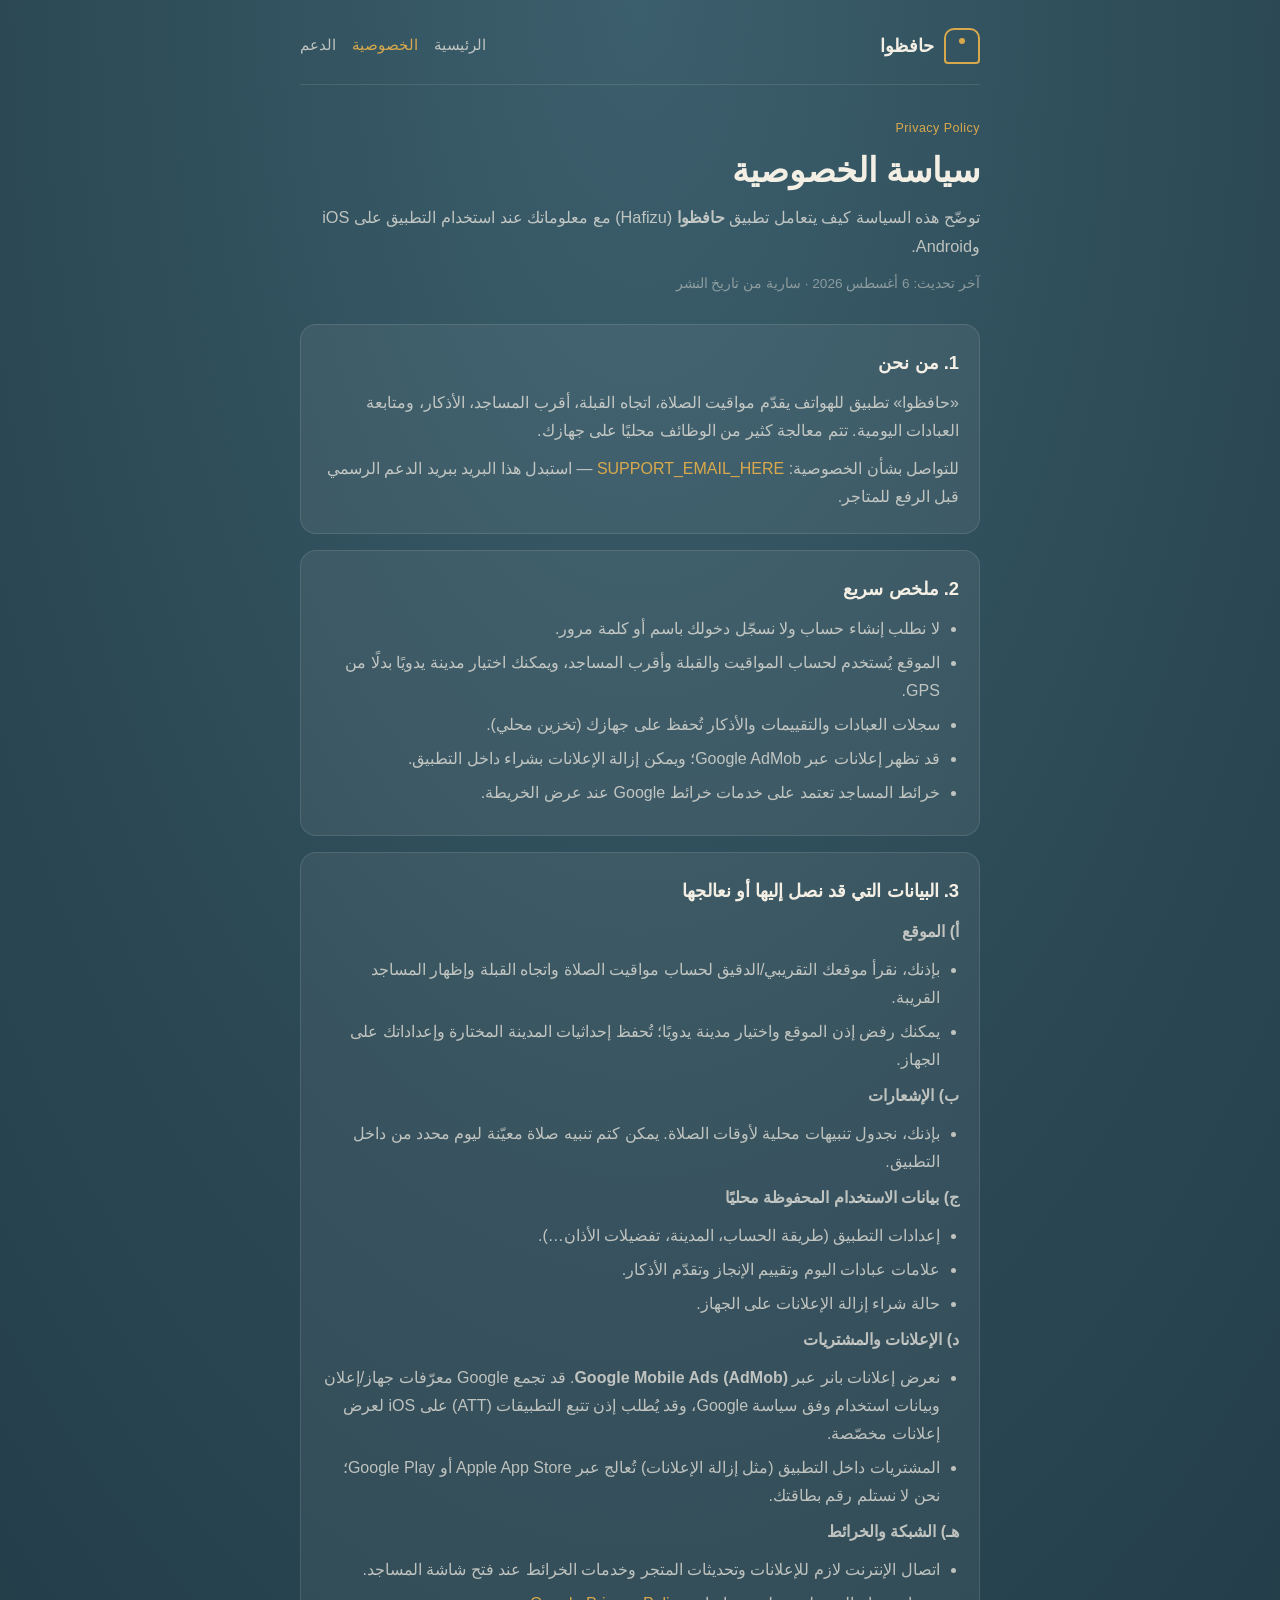
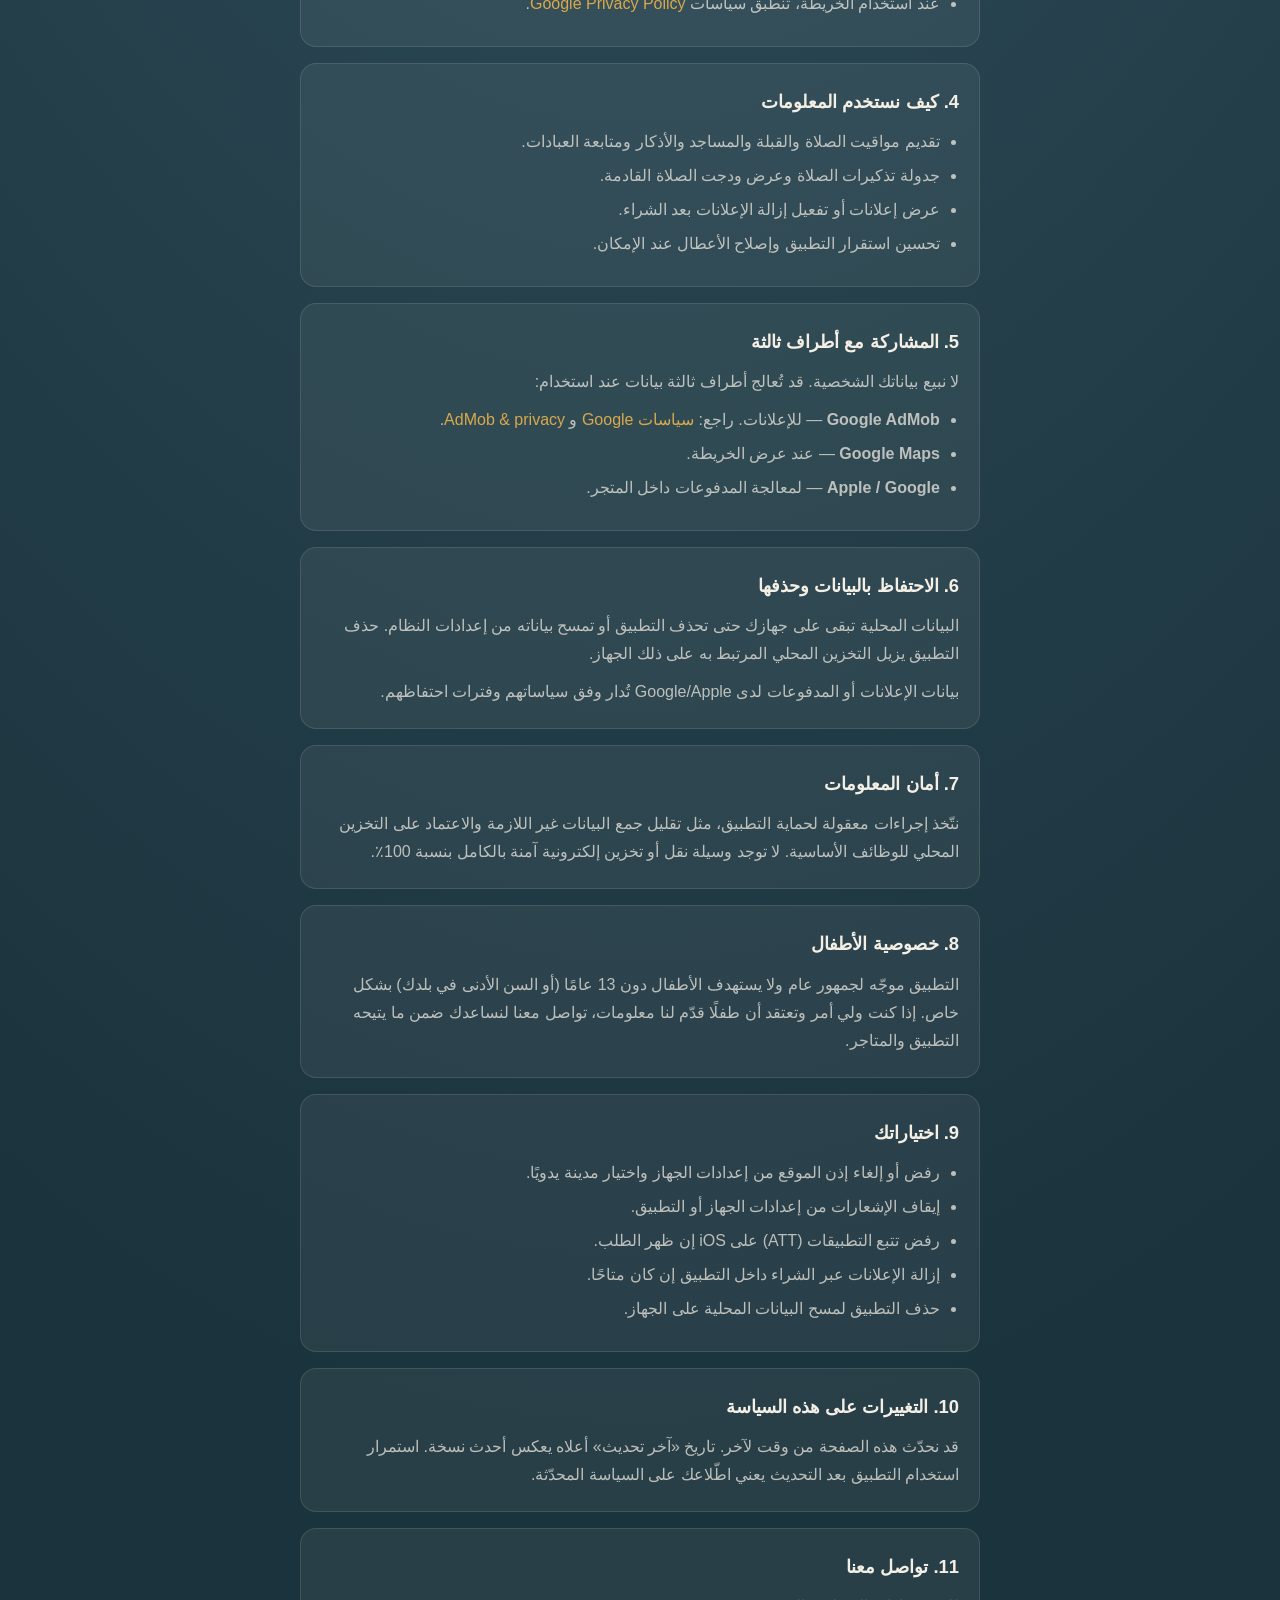
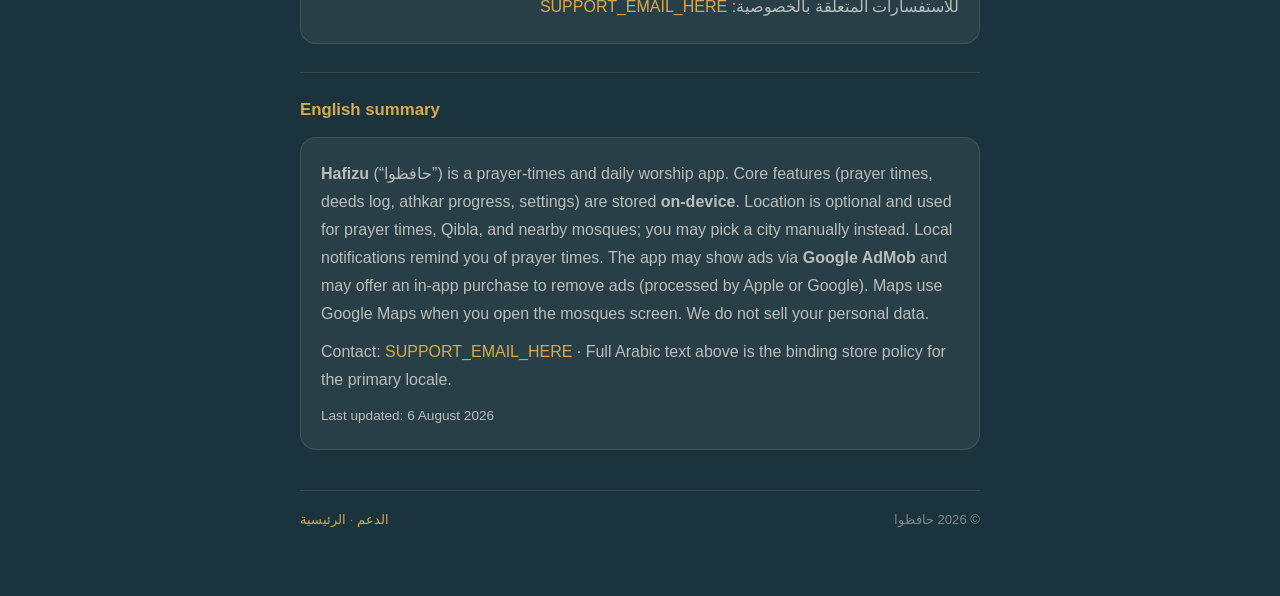
==== privacy.html @ b0400b07 "Add files via upload" ====
<!DOCTYPE html>
<html lang="ar" dir="rtl">
  <head>
    <meta charset="utf-8" />
    <meta name="viewport" content="width=device-width, initial-scale=1" />
    <title>سياسة الخصوصية — حافظوا</title>
    <meta
      name="description"
      content="سياسة خصوصية تطبيق حافظوا (Hafizu) لنظامي iOS وAndroid."
    />
    <link rel="stylesheet" href="styles.css" />
  </head>
  <body>
    <div class="wrap">
      <nav class="nav" aria-label="التنقّل">
        <a class="brand" href="index.html">
          <span class="brand-mark" aria-hidden="true"></span>
          حافظوا
        </a>
        <div class="nav-links">
          <a href="index.html">الرئيسية</a>
          <a href="privacy.html" aria-current="page">الخصوصية</a>
          <a href="support.html">الدعم</a>
        </div>
      </nav>

      <header class="hero">
        <span class="eyebrow">Privacy Policy</span>
        <h1>سياسة الخصوصية</h1>
        <p class="lede">
          توضّح هذه السياسة كيف يتعامل تطبيق <strong>حافظوا</strong> (Hafizu) مع
          معلوماتك عند استخدام التطبيق على iOS وAndroid.
        </p>
        <p class="meta">آخر تحديث: 6 أغسطس 2026 · سارية من تاريخ النشر</p>
      </header>

      <section class="card">
        <h2>1. من نحن</h2>
        <p>
          «حافظوا» تطبيق للهواتف يقدّم مواقيت الصلاة، اتجاه القبلة، أقرب المساجد،
          الأذكار، ومتابعة العبادات اليومية. تتم معالجة كثير من الوظائف محليًا
          على جهازك.
        </p>
        <p>
          للتواصل بشأن الخصوصية:
          <a href="mailto:SUPPORT_EMAIL_HERE">SUPPORT_EMAIL_HERE</a>
          — استبدل هذا البريد ببريد الدعم الرسمي قبل الرفع للمتاجر.
        </p>
      </section>

      <section class="card">
        <h2>2. ملخص سريع</h2>
        <ul>
          <li>لا نطلب إنشاء حساب ولا نسجّل دخولك باسم أو كلمة مرور.</li>
          <li>
            الموقع يُستخدم لحساب المواقيت والقبلة وأقرب المساجد، ويمكنك اختيار
            مدينة يدويًا بدلًا من GPS.
          </li>
          <li>
            سجلات العبادات والتقييمات والأذكار تُحفظ على جهازك (تخزين محلي).
          </li>
          <li>
            قد تظهر إعلانات عبر Google AdMob؛ ويمكن إزالة الإعلانات بشراء داخل
            التطبيق.
          </li>
          <li>خرائط المساجد تعتمد على خدمات خرائط Google عند عرض الخريطة.</li>
        </ul>
      </section>

      <section class="card">
        <h2>3. البيانات التي قد نصل إليها أو نعالجها</h2>
        <p><strong>أ) الموقع</strong></p>
        <ul>
          <li>
            بإذنك، نقرأ موقعك التقريبي/الدقيق لحساب مواقيت الصلاة واتجاه
            القبلة وإظهار المساجد القريبة.
          </li>
          <li>
            يمكنك رفض إذن الموقع واختيار مدينة يدويًا؛ تُحفظ إحداثيات المدينة
            المختارة وإعداداتك على الجهاز.
          </li>
        </ul>
        <p><strong>ب) الإشعارات</strong></p>
        <ul>
          <li>
            بإذنك، نجدول تنبيهات محلية لأوقات الصلاة. يمكن كتم تنبيه صلاة معيّنة
            ليوم محدد من داخل التطبيق.
          </li>
        </ul>
        <p><strong>ج) بيانات الاستخدام المحفوظة محليًا</strong></p>
        <ul>
          <li>إعدادات التطبيق (طريقة الحساب، المدينة، تفضيلات الأذان…).</li>
          <li>علامات عبادات اليوم وتقييم الإنجاز وتقدّم الأذكار.</li>
          <li>حالة شراء إزالة الإعلانات على الجهاز.</li>
        </ul>
        <p><strong>د) الإعلانات والمشتريات</strong></p>
        <ul>
          <li>
            نعرض إعلانات بانر عبر <strong>Google Mobile Ads (AdMob)</strong>. قد
            تجمع Google معرّفات جهاز/إعلان وبيانات استخدام وفق سياسة Google،
            وقد يُطلب إذن تتبع التطبيقات (ATT) على iOS لعرض إعلانات مخصّصة.
          </li>
          <li>
            المشتريات داخل التطبيق (مثل إزالة الإعلانات) تُعالج عبر Apple App
            Store أو Google Play؛ نحن لا نستلم رقم بطاقتك.
          </li>
        </ul>
        <p><strong>هـ) الشبكة والخرائط</strong></p>
        <ul>
          <li>
            اتصال الإنترنت لازم للإعلانات وتحديثات المتجر وخدمات الخرائط عند فتح
            شاشة المساجد.
          </li>
          <li>
            عند استخدام الخريطة، تنطبق سياسات
            <a
              href="https://policies.google.com/privacy"
              rel="noopener noreferrer"
              target="_blank"
              >Google Privacy Policy</a
            >.
          </li>
        </ul>
      </section>

      <section class="card">
        <h2>4. كيف نستخدم المعلومات</h2>
        <ul>
          <li>تقديم مواقيت الصلاة والقبلة والمساجد والأذكار ومتابعة العبادات.</li>
          <li>جدولة تذكيرات الصلاة وعرض ودجت الصلاة القادمة.</li>
          <li>عرض إعلانات أو تفعيل إزالة الإعلانات بعد الشراء.</li>
          <li>تحسين استقرار التطبيق وإصلاح الأعطال عند الإمكان.</li>
        </ul>
      </section>

      <section class="card">
        <h2>5. المشاركة مع أطراف ثالثة</h2>
        <p>لا نبيع بياناتك الشخصية. قد تُعالج أطراف ثالثة بيانات عند استخدام:</p>
        <ul>
          <li>
            <strong>Google AdMob</strong> — للإعلانات. راجع:
            <a
              href="https://policies.google.com/privacy"
              rel="noopener noreferrer"
              target="_blank"
              >سياسات Google</a
            >
            و
            <a
              href="https://support.google.com/admob/answer/6128543"
              rel="noopener noreferrer"
              target="_blank"
              >AdMob &amp; privacy</a
            >.
          </li>
          <li>
            <strong>Google Maps</strong> — عند عرض الخريطة.
          </li>
          <li>
            <strong>Apple / Google</strong> — لمعالجة المدفوعات داخل المتجر.
          </li>
        </ul>
      </section>

      <section class="card">
        <h2>6. الاحتفاظ بالبيانات وحذفها</h2>
        <p>
          البيانات المحلية تبقى على جهازك حتى تحذف التطبيق أو تمسح بياناته من
          إعدادات النظام. حذف التطبيق يزيل التخزين المحلي المرتبط به على ذلك
          الجهاز.
        </p>
        <p>
          بيانات الإعلانات أو المدفوعات لدى Google/Apple تُدار وفق سياساتهم
          وفترات احتفاظهم.
        </p>
      </section>

      <section class="card">
        <h2>7. أمان المعلومات</h2>
        <p>
          نتّخذ إجراءات معقولة لحماية التطبيق، مثل تقليل جمع البيانات غير
          اللازمة والاعتماد على التخزين المحلي للوظائف الأساسية. لا توجد وسيلة
          نقل أو تخزين إلكترونية آمنة بالكامل بنسبة 100٪.
        </p>
      </section>

      <section class="card">
        <h2>8. خصوصية الأطفال</h2>
        <p>
          التطبيق موجّه لجمهور عام ولا يستهدف الأطفال دون 13 عامًا (أو السن
          الأدنى في بلدك) بشكل خاص. إذا كنت ولي أمر وتعتقد أن طفلًا قدّم لنا
          معلومات، تواصل معنا لنساعدك ضمن ما يتيحه التطبيق والمتاجر.
        </p>
      </section>

      <section class="card">
        <h2>9. اختياراتك</h2>
        <ul>
          <li>رفض أو إلغاء إذن الموقع من إعدادات الجهاز واختيار مدينة يدويًا.</li>
          <li>إيقاف الإشعارات من إعدادات الجهاز أو التطبيق.</li>
          <li>رفض تتبع التطبيقات (ATT) على iOS إن ظهر الطلب.</li>
          <li>إزالة الإعلانات عبر الشراء داخل التطبيق إن كان متاحًا.</li>
          <li>حذف التطبيق لمسح البيانات المحلية على الجهاز.</li>
        </ul>
      </section>

      <section class="card">
        <h2>10. التغييرات على هذه السياسة</h2>
        <p>
          قد نحدّث هذه الصفحة من وقت لآخر. تاريخ «آخر تحديث» أعلاه يعكس أحدث
          نسخة. استمرار استخدام التطبيق بعد التحديث يعني اطّلاعك على السياسة
          المحدّثة.
        </p>
      </section>

      <section class="card">
        <h2>11. تواصل معنا</h2>
        <p>
          للاستفسارات المتعلقة بالخصوصية:
          <a href="mailto:SUPPORT_EMAIL_HERE">SUPPORT_EMAIL_HERE</a>
        </p>
      </section>

      <section class="lang-block" dir="ltr" lang="en">
        <h2>English summary</h2>
        <div class="card" style="margin: 0">
          <p>
            <strong>Hafizu</strong> (“حافظوا”) is a prayer-times and daily
            worship app. Core features (prayer times, deeds log, athkar
            progress, settings) are stored <strong>on-device</strong>. Location
            is optional and used for prayer times, Qibla, and nearby mosques;
            you may pick a city manually instead. Local notifications remind you
            of prayer times. The app may show ads via
            <strong>Google AdMob</strong> and may offer an in-app purchase to
            remove ads (processed by Apple or Google). Maps use Google Maps when
            you open the mosques screen. We do not sell your personal data.
          </p>
          <p>
            Contact:
            <a href="mailto:SUPPORT_EMAIL_HERE">SUPPORT_EMAIL_HERE</a>
            · Full Arabic text above is the binding store policy for the primary
            locale.
          </p>
          <p class="meta" style="margin-top: 8px">Last updated: 6 August 2026</p>
        </div>
      </section>

      <footer class="footer">
        <span>© 2026 حافظوا</span>
        <span>
          <a href="support.html">الدعم</a>
          ·
          <a href="index.html">الرئيسية</a>
        </span>
      </footer>
    </div>
  </body>
</html>
---- styles.css ----
/* حافظوا — store legal pages */
:root {
  --bg: #2b4854;
  --bg-deep: #1b333d;
  --bg-soft: #223d47;
  --gold: #d8a94c;
  --cream: #f4efe4;
  --cream-muted: rgba(244, 239, 228, 0.72);
  --cream-faint: rgba(244, 239, 228, 0.45);
  --card: rgba(255, 255, 255, 0.06);
  --line: rgba(244, 239, 228, 0.12);
  --max: 720px;
  --font: "Segoe UI", "Tahoma", "Arial", sans-serif;
}

*,
*::before,
*::after {
  box-sizing: border-box;
}

html {
  scroll-behavior: smooth;
}

body {
  margin: 0;
  min-height: 100vh;
  font-family: var(--font);
  background:
    radial-gradient(120% 80% at 50% 0%, #3c5f6d 0%, var(--bg) 42%, var(--bg-deep) 100%);
  color: var(--cream);
  line-height: 1.75;
  direction: rtl;
  text-align: right;
}

a {
  color: var(--gold);
  text-decoration: none;
}

a:hover {
  text-decoration: underline;
}

.wrap {
  max-width: var(--max);
  margin: 0 auto;
  padding: 28px 20px 64px;
}

.nav {
  display: flex;
  flex-wrap: wrap;
  align-items: center;
  justify-content: space-between;
  gap: 12px;
  padding-bottom: 20px;
  margin-bottom: 28px;
  border-bottom: 1px solid var(--line);
}

.brand {
  display: flex;
  align-items: center;
  gap: 10px;
  color: var(--cream);
  font-weight: 700;
  font-size: 1.15rem;
  text-decoration: none;
}

.brand:hover {
  text-decoration: none;
  color: var(--cream);
}

.brand-mark {
  width: 36px;
  height: 36px;
  border: 2px solid var(--gold);
  border-radius: 10px 10px 4px 4px;
  position: relative;
  flex-shrink: 0;
}

.brand-mark::after {
  content: "";
  position: absolute;
  left: 50%;
  top: 8px;
  width: 6px;
  height: 6px;
  margin-left: -3px;
  border-radius: 50%;
  background: var(--gold);
}

.nav-links {
  display: flex;
  flex-wrap: wrap;
  gap: 8px 16px;
  font-size: 0.92rem;
}

.nav-links a {
  color: var(--cream-muted);
}

.nav-links a:hover,
.nav-links a[aria-current="page"] {
  color: var(--gold);
}

.hero {
  margin-bottom: 28px;
}

.eyebrow {
  display: inline-block;
  font-size: 0.78rem;
  letter-spacing: 0.04em;
  color: var(--gold);
  margin-bottom: 8px;
}

h1 {
  margin: 0 0 10px;
  font-size: clamp(1.6rem, 4vw, 2.1rem);
  line-height: 1.35;
  font-weight: 800;
}

.lede {
  margin: 0;
  color: var(--cream-muted);
  font-size: 1.02rem;
}

.meta {
  margin-top: 12px;
  font-size: 0.85rem;
  color: var(--cream-faint);
}

.card {
  background: var(--card);
  border: 1px solid var(--line);
  border-radius: 16px;
  padding: 22px 20px;
  margin-bottom: 16px;
}

.card h2 {
  margin: 0 0 10px;
  font-size: 1.15rem;
  color: var(--cream);
}

.card p,
.card li {
  color: var(--cream-muted);
  margin: 0 0 10px;
}

.card ul {
  margin: 0 0 8px;
  padding-inline-start: 1.2em;
}

.card li {
  margin-bottom: 6px;
}

.card p:last-child,
.card ul:last-child {
  margin-bottom: 0;
}

.actions {
  display: flex;
  flex-wrap: wrap;
  gap: 12px;
  margin-top: 22px;
}

.btn {
  display: inline-flex;
  align-items: center;
  justify-content: center;
  min-height: 44px;
  padding: 10px 18px;
  border-radius: 999px;
  border: 1px solid transparent;
  font-weight: 700;
  font-size: 0.95rem;
  text-decoration: none;
}

.btn:hover {
  text-decoration: none;
}

.btn-primary {
  background: var(--gold);
  color: var(--bg-deep);
}

.btn-primary:hover {
  filter: brightness(1.05);
  color: var(--bg-deep);
}

.btn-ghost {
  border-color: var(--line);
  color: var(--cream);
  background: transparent;
}

.btn-ghost:hover {
  border-color: var(--gold);
  color: var(--gold);
}

.lang-block {
  margin-top: 28px;
  padding-top: 22px;
  border-top: 1px solid var(--line);
}

.lang-block[dir="ltr"] {
  direction: ltr;
  text-align: left;
}

.lang-block h2 {
  font-size: 1.05rem;
  margin: 0 0 12px;
  color: var(--gold);
}

.contact-box {
  display: grid;
  gap: 10px;
}

.contact-row {
  display: flex;
  flex-wrap: wrap;
  gap: 8px 16px;
  align-items: baseline;
  padding: 12px 14px;
  border-radius: 12px;
  background: rgba(0, 0, 0, 0.18);
  border: 1px solid var(--line);
}

.contact-row strong {
  color: var(--cream);
  min-width: 7rem;
}

.footer {
  margin-top: 40px;
  padding-top: 18px;
  border-top: 1px solid var(--line);
  font-size: 0.82rem;
  color: var(--cream-faint);
  display: flex;
  flex-wrap: wrap;
  gap: 8px 16px;
  justify-content: space-between;
}

@media (max-width: 520px) {
  .nav {
    flex-direction: column;
    align-items: flex-start;
  }
}
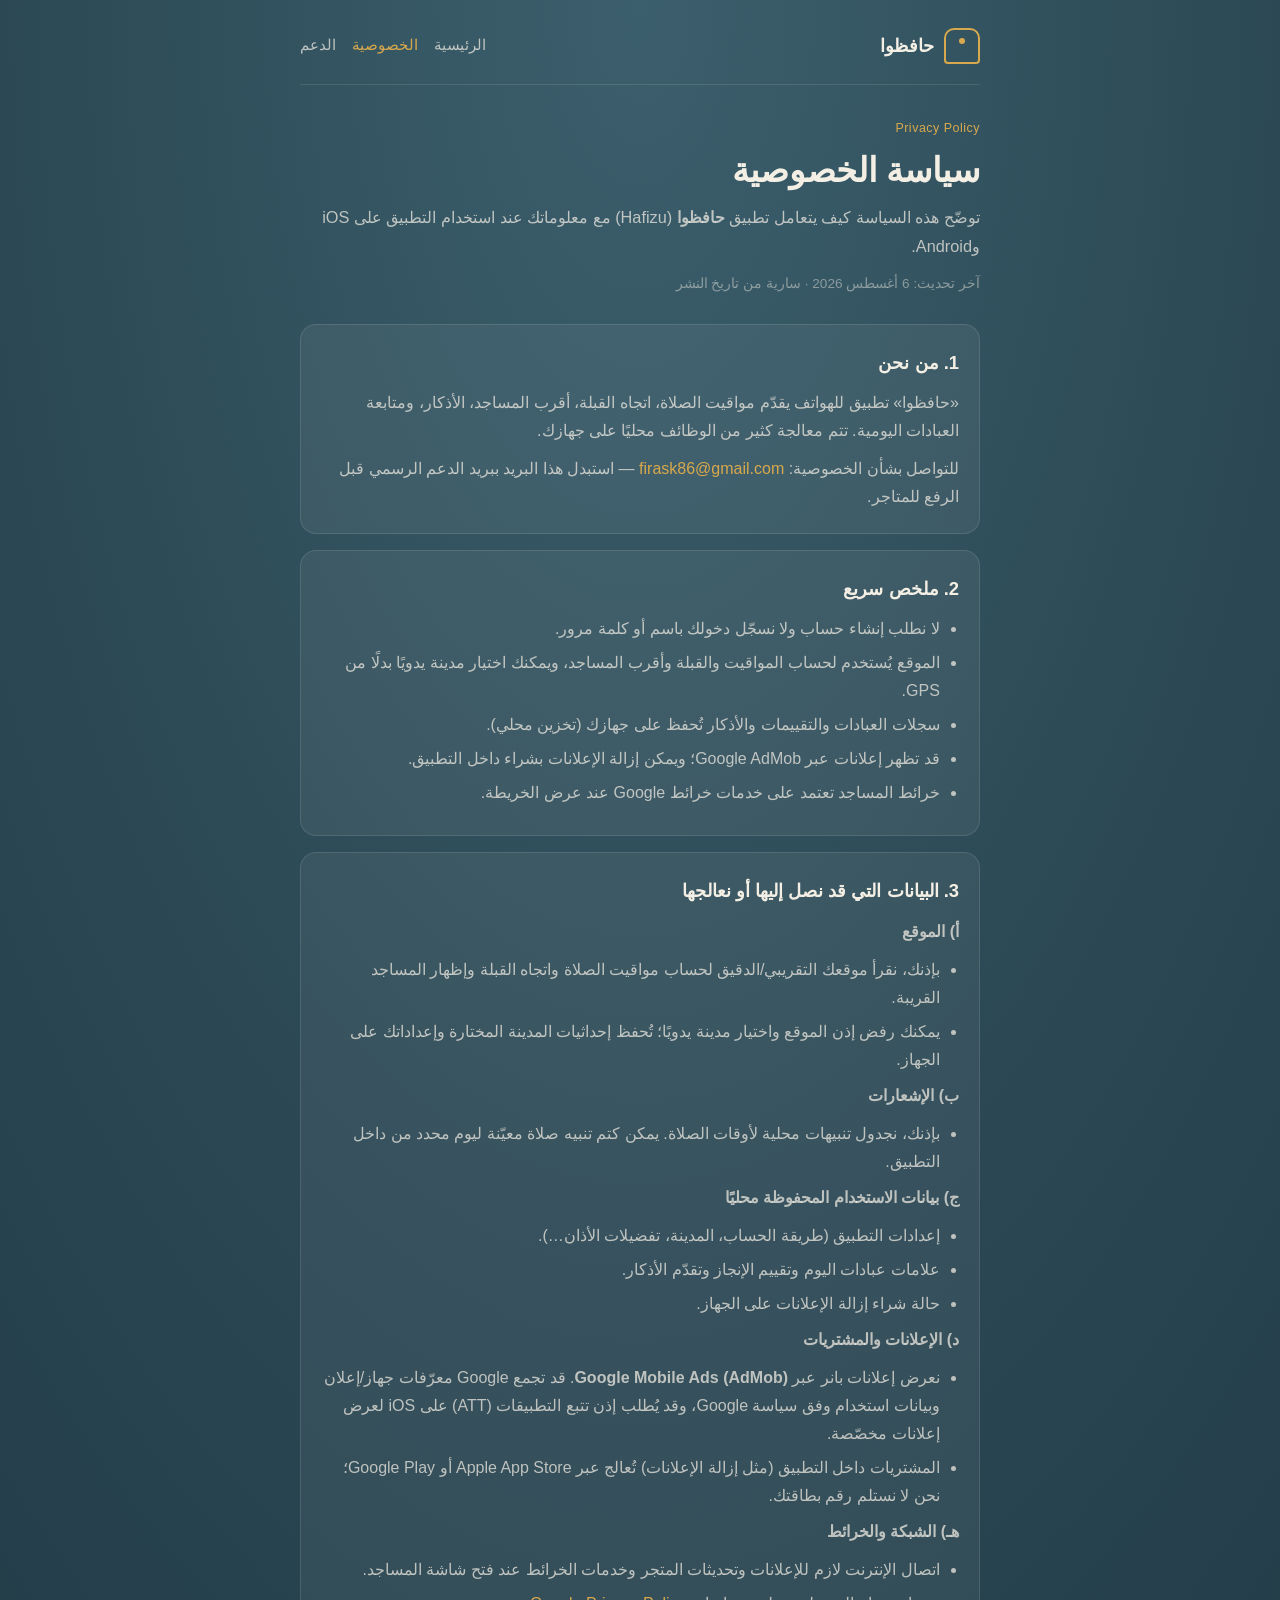
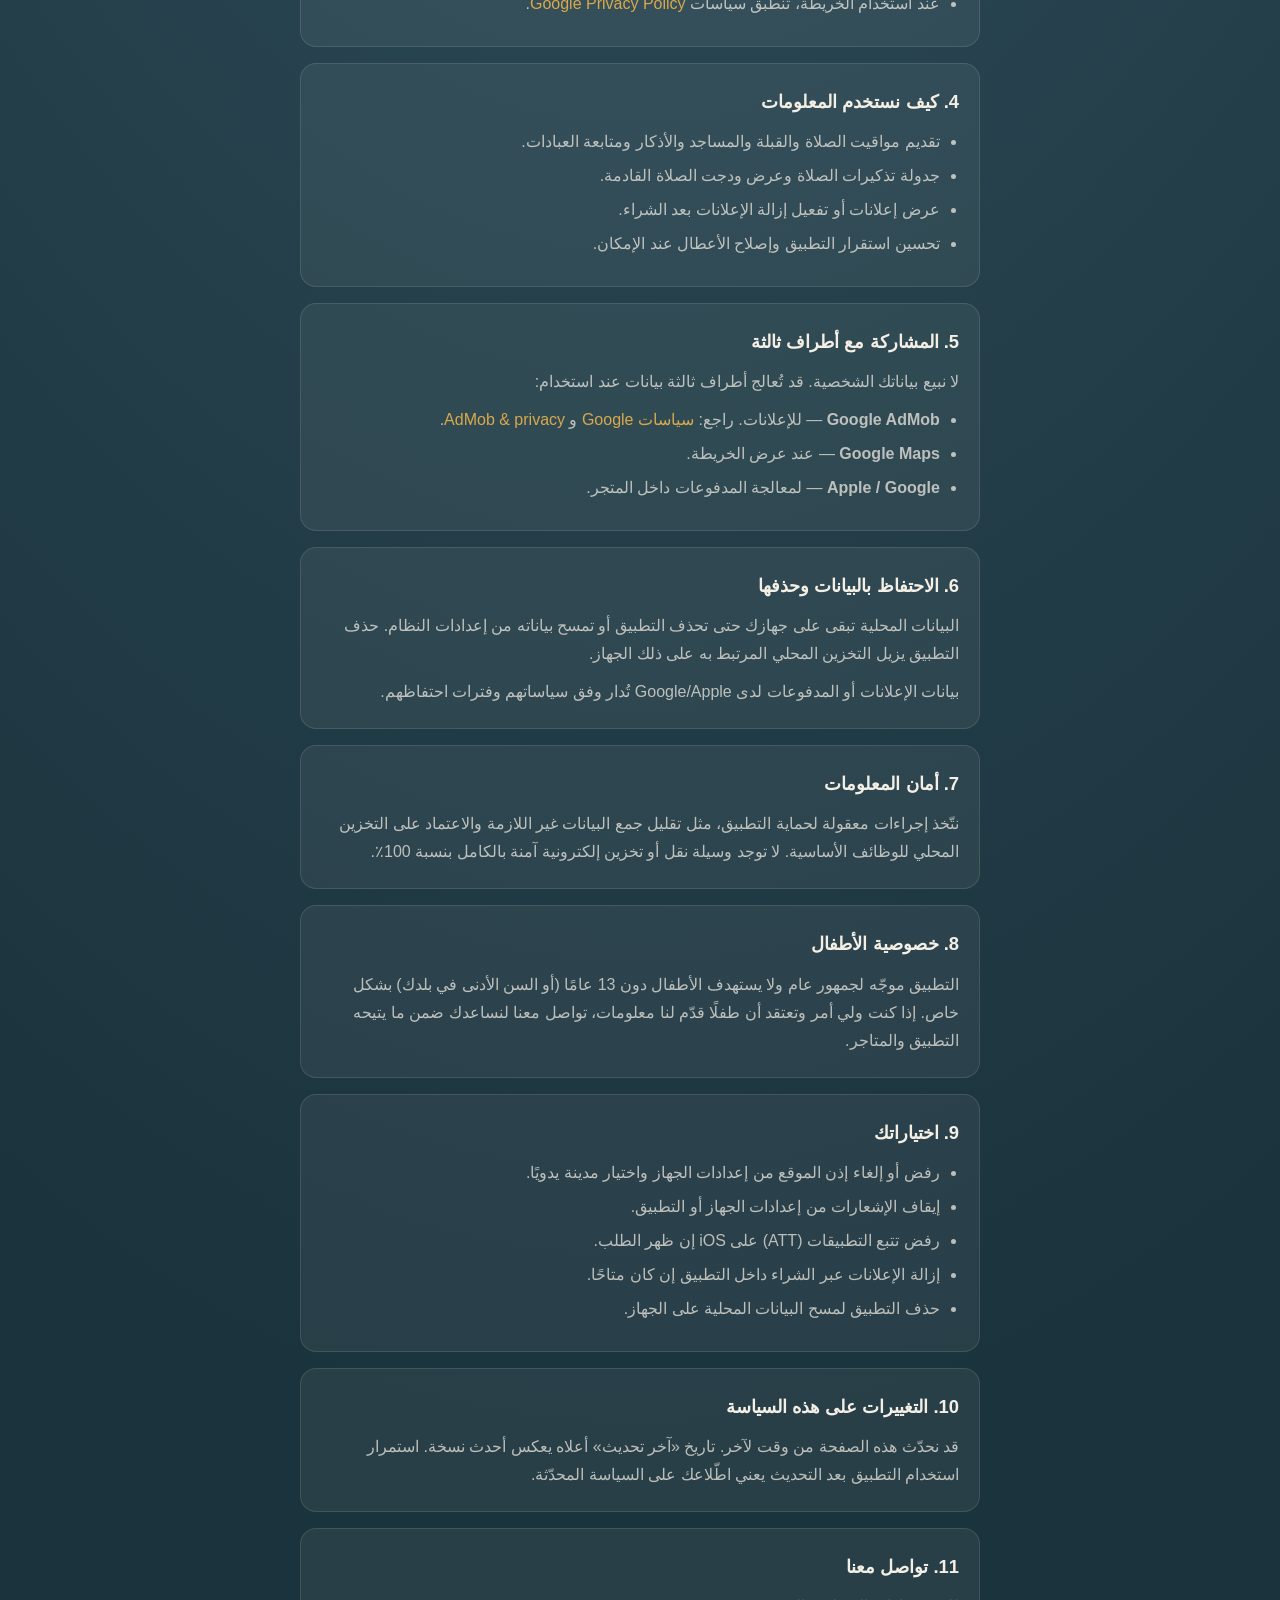
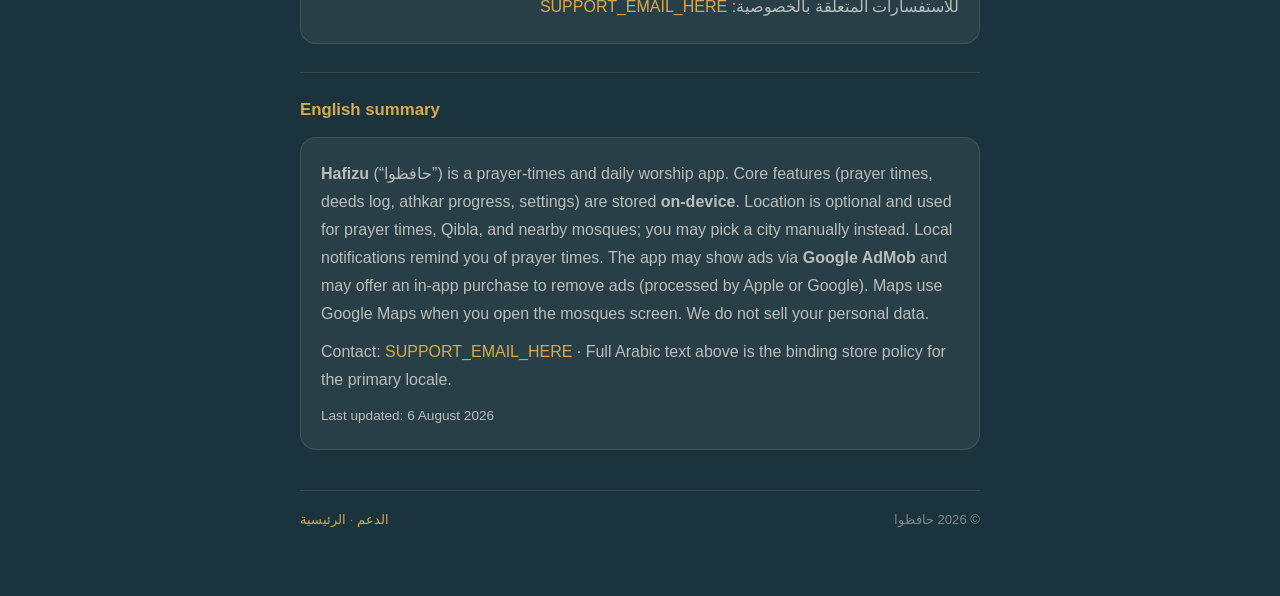
==== commit e6866a3f: "Update privacy.html" ====
--- a/privacy.html
+++ b/privacy.html
@@ -43,7 +43,7 @@
         </p>
         <p>
           للتواصل بشأن الخصوصية:
-          <a href="mailto:SUPPORT_EMAIL_HERE">SUPPORT_EMAIL_HERE</a>
+          <a href="mailto:SUPPORT_EMAIL_HERE">firask86@gmail.com</a>
           — استبدل هذا البريد ببريد الدعم الرسمي قبل الرفع للمتاجر.
         </p>
       </section>
